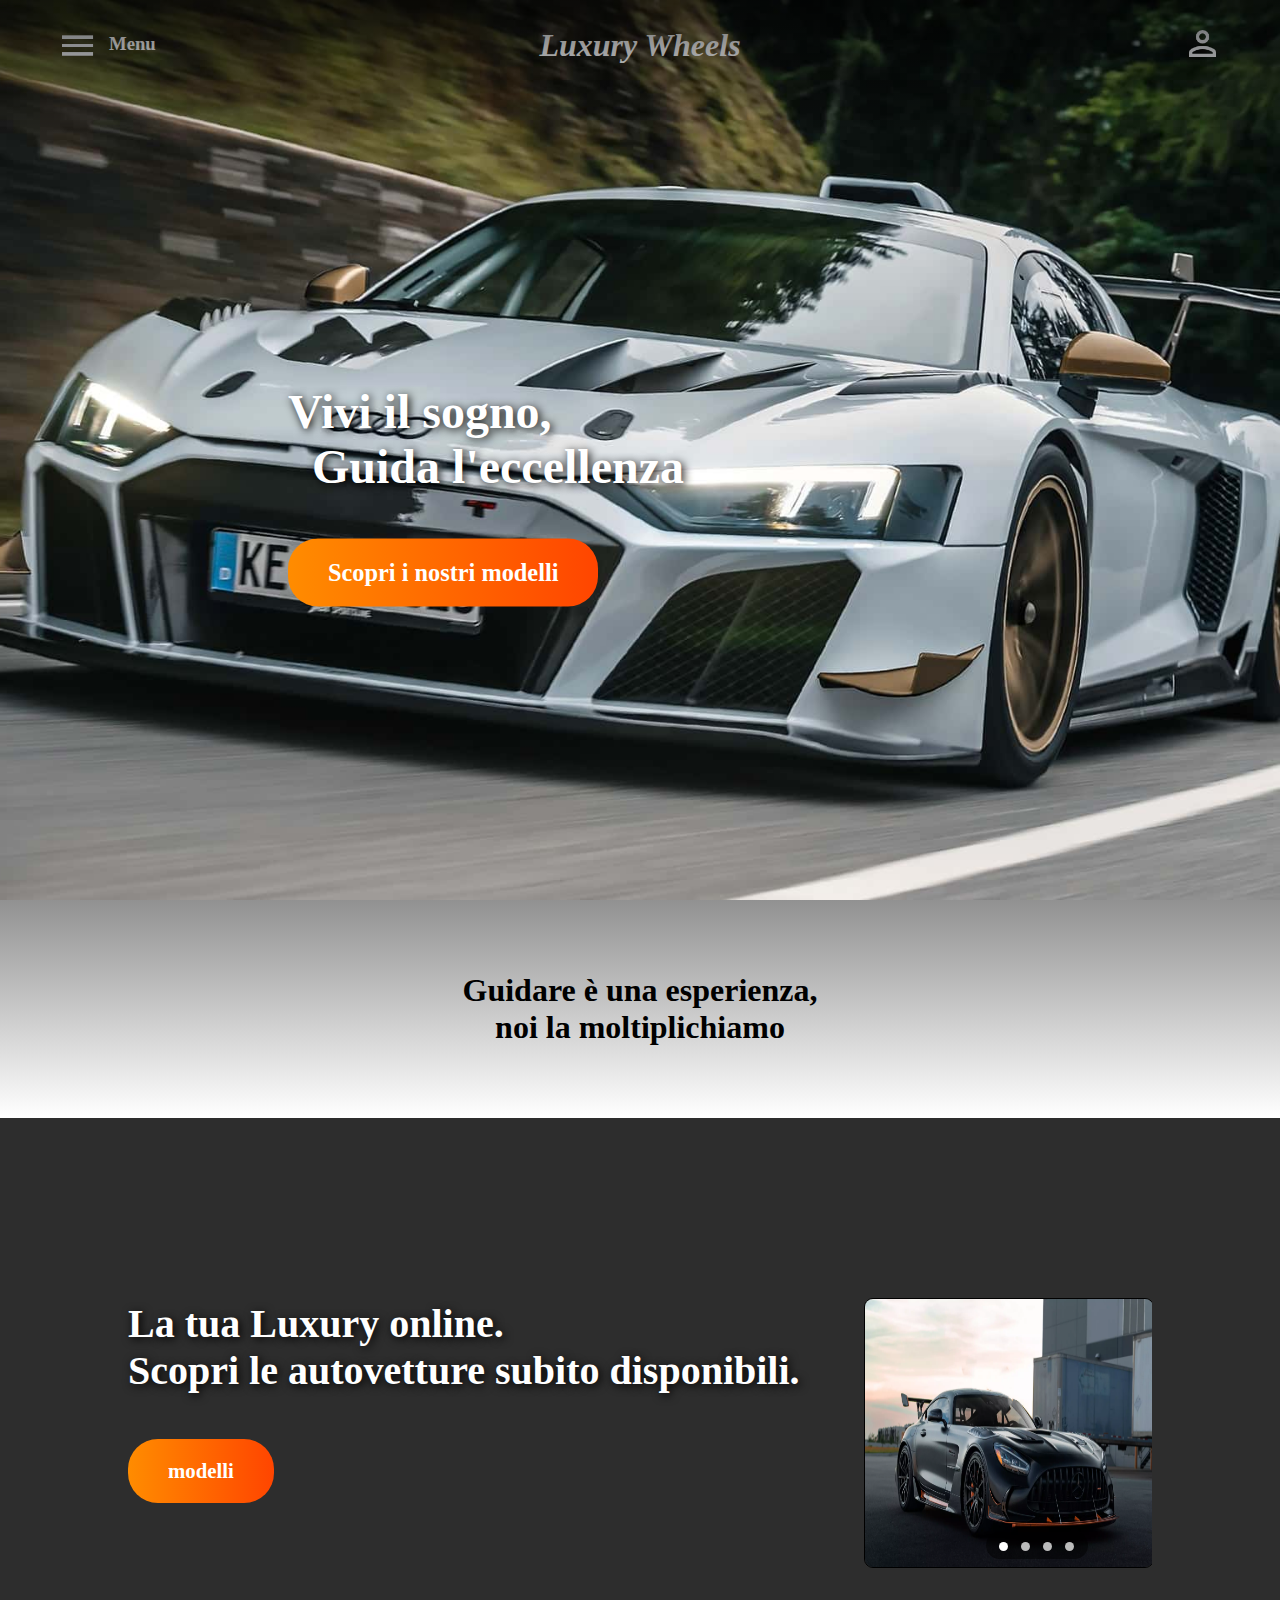
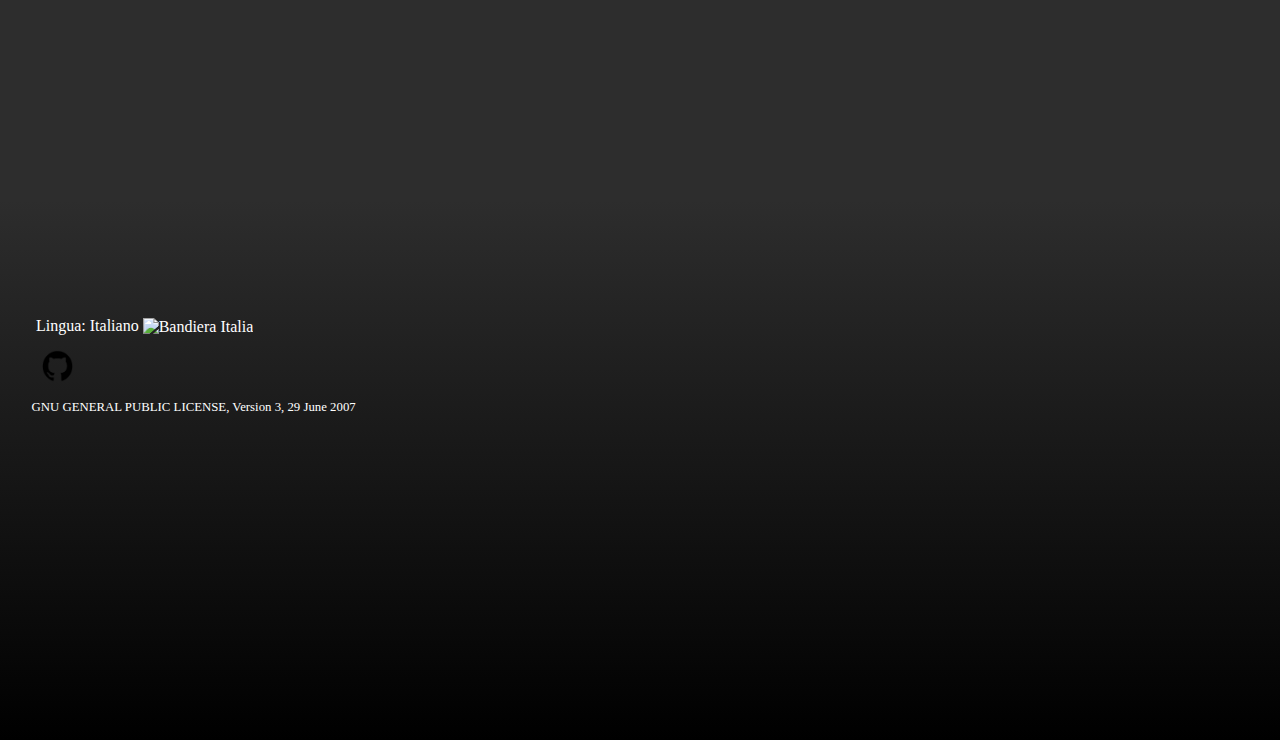
==== code/index.html @ 16d30186 "1° commit" ====
<!DOCTYPE html>
<html lang="it">
<head>
    <meta charset="UTF-8">
    <meta name="viewport" content="width=device-width, initial-scale=1.0">
    <title>Luxury Wheels</title>

    <!-- Font -->
    <link rel="preconnect" href="https://fonts.googleapis.com">
    <link rel="preconnect" href="https://fonts.gstatic.com" crossorigin>
    <link href="https://fonts.googleapis.com/css2?family=Roboto+Mono:ital,wght@0,100..700;1,100..700&family=Roboto:ital,wght@0,100..900;1,100..900&display=swap" rel="stylesheet">
    
    <link rel="stylesheet" href="style.css" type="text/css">
</head>
<body>   
    <div id="header">
        <nav id="navbar">
            <div id="menu"><a href="#"><h3><img src="./icons/menu-20.png" alt="">Menu</h3></a></div>
            <div id="logo"><a href="index.html"><h1><i>Luxury Wheels</i></h1></a></div>
            <div id="account"><a href="account.html"><img src="./icons/account-20.png" alt="account"></a></div>
        </nav>
        <div id="slogan">
            <div class="phrase"><h1>Vivi il sogno,<br>&nbsp;&nbsp;Guida l'eccellenza</h1></div>
            <button><a href="modelli.html"><h3>Scopri i nostri modelli</h3></a></button>
        </div>
    </div>

    <div id="content">
        <div class="phrase2"><h1>Guidare è una esperienza,<br>noi la moltiplichiamo</h1></div>
        <div class="img-container"></div>
        <div id="choice">
            <div class="phrase3">
                <h1>La tua Luxury online.<br>Scopri le autovetture subito disponibili.</h1>
                <button><a href="modelli.html">modelli</a></button>
            </div>
            <div class="img-container">
                <div class="slider">
                    <img src="./auto/renntech-mercedes-amg-gt-black-series-r3-scorimento.png" alt="Auto 1" class="slide active">
                    <img src="./auto/audi-rs8-scorimento.png" alt="Auto 2" class="slide">
                    <img src="./auto/bmw-m3-e30-3-scorimento.png" alt="Auto 3" class="slide">
                    <img src="./auto/Volvo_240-scorimento.png" alt="Auto 4" class="slide">
                </div>
                <div class="dots">
                    <span class="dot active" onclick="currentSlide(0)"></span>
                    <span class="dot" onclick="currentSlide(1)"></span>
                    <span class="dot" onclick="currentSlide(2)"></span>
                    <span class="dot" onclick="currentSlide(3)"></span>
                </div>
            </div>
        </div>
    </div>

    <div id="footer">
        <div id="footer-content">
            <div class="nazione-lingua">
                <div class="nazione"></div>
                <div class="lingua"></div>
            </div>
            <div class="social-media">
                <a href="https://github.com/CoderArtist06"><img src="./icons/GitHub.png" alt="GitHub"></a>
            </div>
            <div class="copyleft">
                <p>GNU GENERAL PUBLIC LICENSE, Version 3, 29 June 2007</p>
            </div>
        </div>
    </div>
    

    <script src="script.js"></script>
</body>
</html>
---- code/style.css ----
/* ---------------------- Default ---------------------- */
* {
    font-family: 'Roboto+Mono', 'Times New Roman', Times, serif;
    padding: 0;
    margin: 0;
}


a {
    text-decoration: none;
    padding: 5px 10px; /* limità l'area per cliccare i links */
    display: inline-block; /* Impedisce che l'area cliccabile si estenda oltre il testo */
}

/* ---------------------- Header ---------------------- */
#header {
    position: relative;
    height: 100vh; /* Altezza del header */
    background: url('./auto/R8-sfondo.png') no-repeat center center/cover;
}

/* Ombra trasparente nella parte superiore dell'header */
#header::after {
    content: "";
    position: absolute;
    top: 0;
    left: 0;
    width: 100%;
    height: 15vh; /* Altezza dell'ombra */
    background: linear-gradient(to bottom, rgba(0, 0, 0, 0.6), transparent);
    pointer-events: none; /* Evita che interferisca con altri elementi */
}

/* ----------------------- Navbar ---------------------- */
#navbar {
    height: 10vh;
    display: flex; /* Usa flexbox per un layout più semplice */
    justify-content: space-between; /* Distribuisce lo spazio in modo uniforme tra gli elementi */
    align-items: center; /* Centralizza gli elementi verticalmente */
}

#navbar a {
    color: white;
}

#menu {
    flex: 1; /* Consenti al menu di aumentare o ridursi per riempire lo spazio disponibile */
    text-align: left;
    margin-left: 5vh;
}

#menu img {
    height: 5vh;
    width: auto; /* Mantiene le proporzioni dell'immagine */
    vertical-align: middle; /* Allinea l'immagine */
    margin-right: 1vh; /* Spazio tra immagine e testo */
}

#logo {
    flex: 1;
    text-align: center;
}

#account {
    flex: 1;
    text-align: right;
    margin-right: 5vh;
}

#account img {
    height: 5vh;
    width: auto;
}

/* ---------------------- Slogan ---------------------- */
#slogan {
    position: absolute;
    top: 55%;
    left: 22.5%;
    transform: translateY(-50%);
    color: white;
    text-align: left;
}

#slogan .phrase h1 {
    font-size: 3rem; /* Aumenta la dimensione del testo */
    font-weight: bold;
    text-shadow: 2px 2px 10px rgba(0, 0, 0, 1); /* Ombra più intensa */
}

#slogan button {
    margin-top: 5vh;
    padding: 15px 30px;
    background: linear-gradient(to right, #ff8c00, #ff4500); /* Effetto gradiente */
    border: none;
    border-radius: 30px; /* Angoli arrotondati */
    cursor: pointer;
    transition: all 0.3s ease-in-out;
}

#slogan button a {
    color: white;
    font-size: 1.3rem;
    font-weight: bold;
}

#slogan button:hover {
    transform: scale(1.1); /* Leggero ingrandimento */
    background: linear-gradient(to right, #ff4500, #ff8c00);
    box-shadow: 0 0 15px rgba(255, 69, 0, 0.7);
}

/* ---------------------- Content ---------------------- */
#content {
    margin-top: 0;
    position: relative;
    height: 100vh; /* Altezza del content */
    background: rgb(45, 45, 45);
}

#content .phrase2 {
    background: rgb(145,145,145);
    background: linear-gradient(180deg, rgba(145,145,145,1) 0%, rgba(255,255,255,1) 100%);
    padding-top: 8vh;
    padding-bottom: 8vh;
    text-align: center;
    position: top;
}

#choice {
    position: relative;
    color: white;
    display: flex;
    align-items: center;
    justify-content: space-between;
    padding: 5vh 10vw; /* Margini per adattare meglio il layout */
}

#choice .phrase3 h1 {
    padding-top: 8vh;
    flex: 1;
    font-size: 2.5rem; /* Aumenta la dimensione del testo */
    font-weight: bold;
    text-shadow: 2px 2px 10px rgba(0, 0, 0, 1); /* Ombra più intensa */
    text-align: left;
    padding-right: 5vw; /* Spazio tra frase e immagine */
}

#choice button {
    margin-top: 5vh;
    padding: 15px 30px;
    background: linear-gradient(to right, #ff8c00, #ff4500); /* Effetto gradiente */
    border: none;
    border-radius: 30px; /* Angoli arrotondati */
    cursor: pointer;
    transition: all 0.3s ease-in-out;
}

#choice button a {
    color: white;
    font-size: 1.3rem;
    font-weight: bold;
}

#choice button:hover {
    transform: scale(1.1); /* Leggero ingrandimento */
    background: linear-gradient(to right, #ff4500, #ff8c00);
    box-shadow: 0 0 15px rgba(255, 69, 0, 0.7);
}

#choice .img-container {
    flex: 1;
    margin-top: 15vh;
    width: 50vh;
    height: 30vh; /* Altezza fissa del contenitore */
    overflow: hidden; /* Nasconde eventuali parti in eccesso */
    position: relative;
    display: flex;
    justify-content: flex-end; /* Spinge le immagini a destra */
}

#choise .slider img {
    width: 100%; /* Occupa tutta la larghezza del contenitore */
    height: 100%; /* Occupa tutta l'altezza del contenitore */
    object-fit: cover; /* Taglia l'immagine per adattarla senza distorsioni */
}

#choice .slider {
    display: flex;
    transition: transform 0.5s ease-in-out;
}

#choice .slide {
    width: 100%;
    display: none;
}

#choice .slide.active {
    display: block;
}

#choice .dot {
    margin-top: 1vh;
    height: 1vh;
    width: 1vh;
    margin: 0 0.5vh;
    background-color: #bbb;
    border-radius: 50%;
    display: inline-block;
    cursor: pointer;
}

#choice .dots {
    position: absolute;
    bottom: 1vh;
    left: 60%;
    transform: translateX(-50%);
    z-index: 10; /* Porta i puntini sopra l'immagine */
    background: rgba(0, 0, 0, 0.5); /* Sfondo semi-trasparente per visibilità */
    padding: 0.5vh 1vh;
    border-radius: 2vh;
}

#choice .dot.active {
    background-color: white;
}

#choice img {
    border: 0.1vh solid black; /* Aggiunge un bordo nero */
    border-radius: 1vh; /* Rende gli angoli stondati */
}

/* ---------------------- footer ---------------------- */

#footer {
    margin-top: 0;
    position: relative;
    height: 60vh; /* Altezza del content */
    background: rgb(45,45,45);
    background: linear-gradient(180deg, rgba(45,45,45,1) 0%, rgba(0,0,0,1) 100%);
    color: white; /* Colore del testo */
    text-align: left; /* Allinea il testo a sinistra */
}

#footer-content {
    display: flex;
    padding-top: 10vh;
    flex-direction: column; /* Cambia da orizzontale a verticale */
    justify-content: flex-start; /* Allinea tutto a sinistra */
    padding-bottom: 1vh;
}

#footer-content div {
    padding-top: 1vh;
    padding-left: 2vh;
}

#footer .social-media {
    padding-top: 1vh;
    padding-left: 3.5vh;  
}

.social-media img {
    width: 3.5vh;
    height: 3.5vh;
}

#footer .copyleft {
    padding-top: 1vh;
    padding-left: 3.5vh;
    font-size: 0.8rem;
}

/* Stile per la bandiera e lingua */
.lingua img {
    width: 2vh; /* Dimensione della bandiera */
    vertical-align: middle;
    margin-right: 1vh;
}
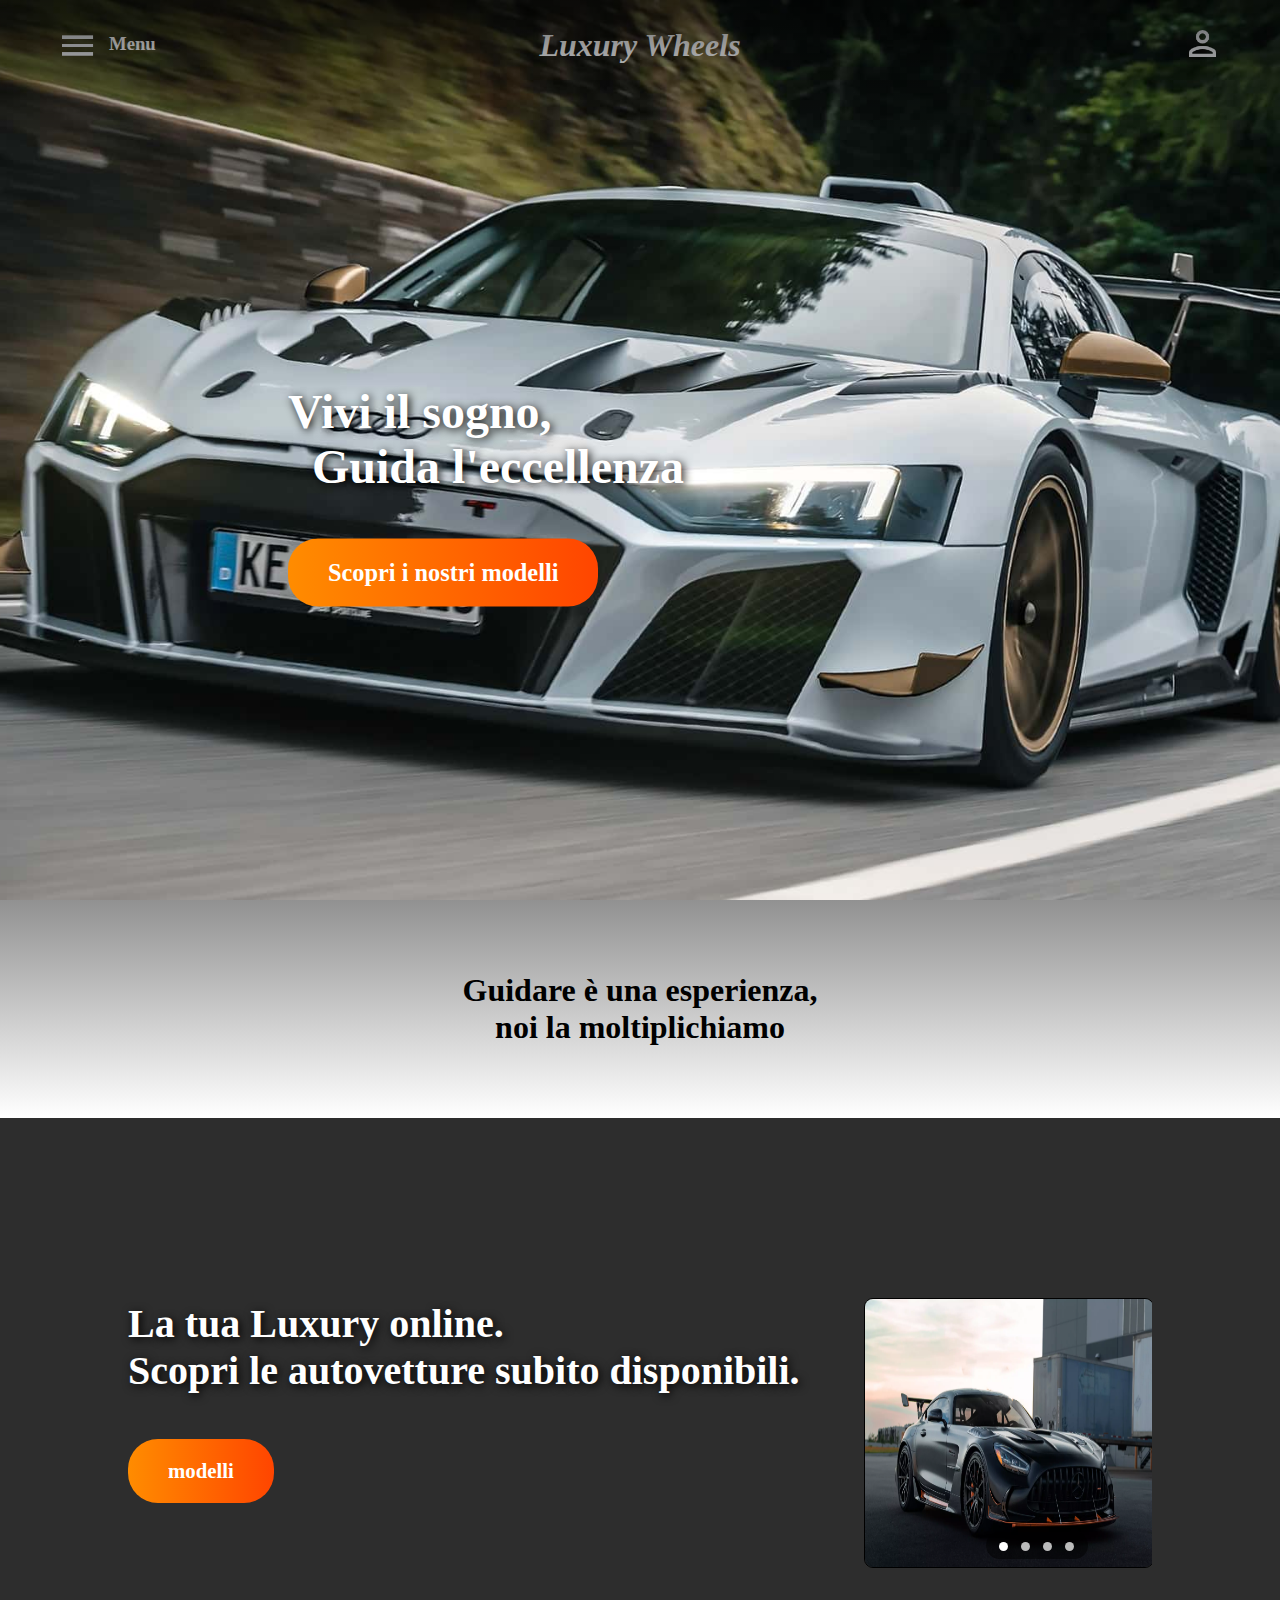
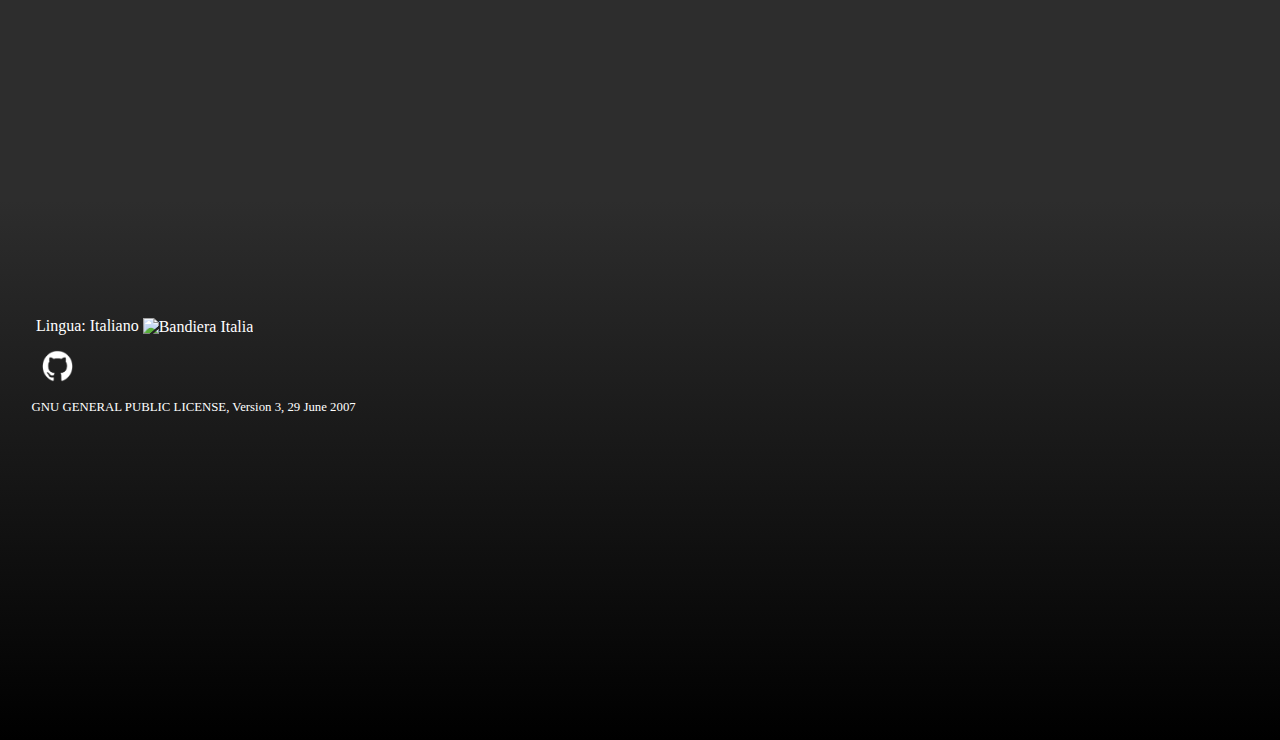
==== commit d756e54f: "aggiustamenti" ====
--- a/code/index.html
+++ b/code/index.html
@@ -57,7 +57,7 @@
                 <div class="lingua"></div>
             </div>
             <div class="social-media">
-                <a href="https://github.com/CoderArtist06"><img src="./icons/GitHub.png" alt="GitHub"></a>
+                <a href="https://github.com/CoderArtist06"><img src="./icons/GitHub.png" alt="GitHub" style="filter: invert(100%);"></a>
             </div>
             <div class="copyleft">
                 <p>GNU GENERAL PUBLIC LICENSE, Version 3, 29 June 2007</p>
--- a/code/style.css
+++ b/code/style.css
@@ -231,7 +231,6 @@
 }
 
 /* ---------------------- footer ---------------------- */
-
 #footer {
     margin-top: 0;
     position: relative;
